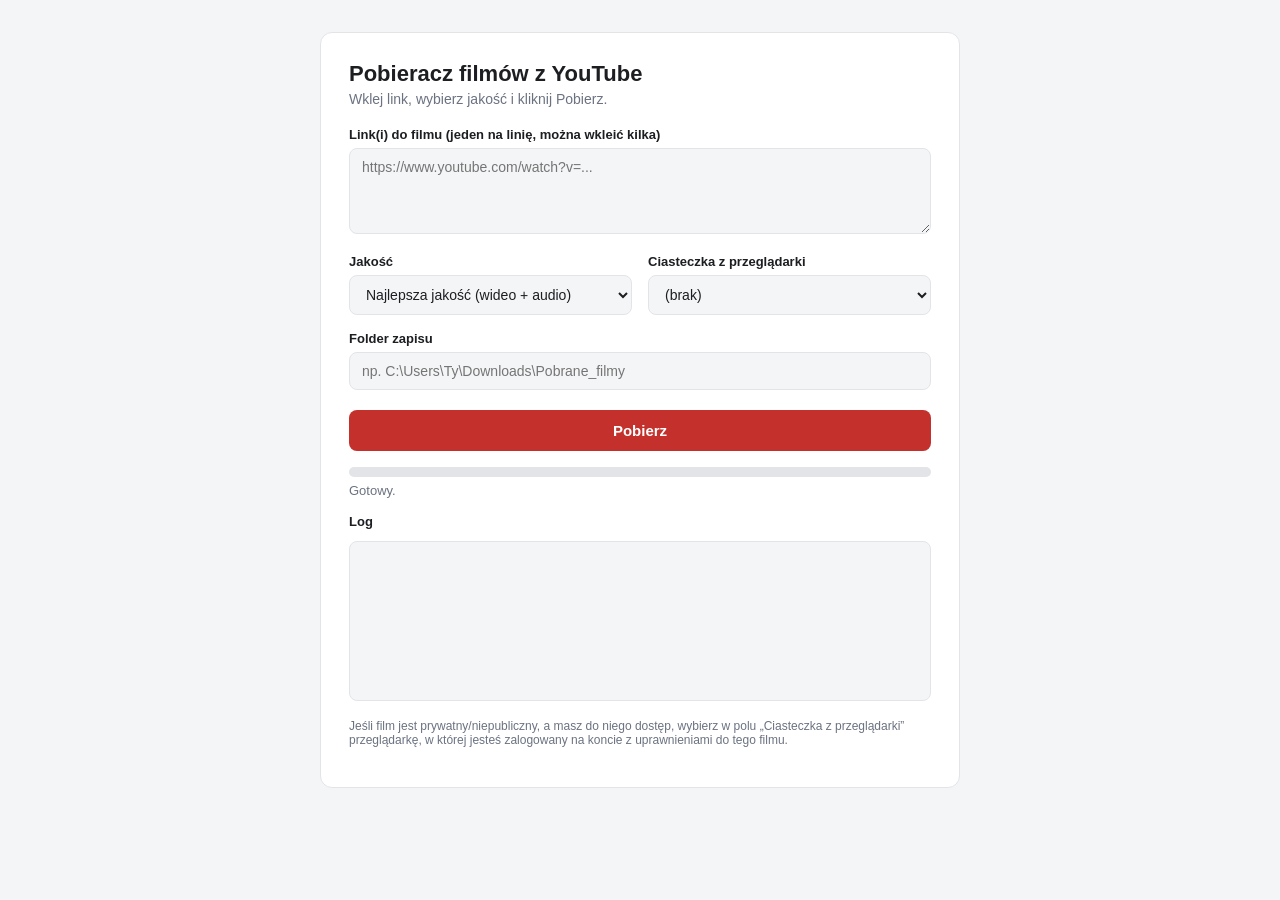
==== web-app/static/index.html @ 8f7c926d "Add browser-based (HTML) version of the YouTube downloader Adds web-app/ with an index.html frontend" ====
<!DOCTYPE html>
<html lang="pl">
<head>
<meta charset="UTF-8">
<meta name="viewport" content="width=device-width, initial-scale=1.0">
<title>Pobieracz filmów z YouTube</title>
<link rel="stylesheet" href="style.css">
</head>
<body>
  <div class="container">
    <h1>Pobieracz filmów z YouTube</h1>
    <p class="subtitle">Wklej link, wybierz jakość i kliknij Pobierz.</p>

    <label for="urls">Link(i) do filmu (jeden na linię, można wkleić kilka)</label>
    <textarea id="urls" rows="4" placeholder="https://www.youtube.com/watch?v=..."></textarea>

    <div class="row">
      <div class="field">
        <label for="quality">Jakość</label>
        <select id="quality">
          <option value="best">Najlepsza jakość (wideo + audio)</option>
          <option value="1080p">1080p (mp4)</option>
          <option value="720p">720p (mp4)</option>
          <option value="480p">480p (mp4)</option>
          <option value="audio">Tylko audio (mp3)</option>
        </select>
      </div>
      <div class="field">
        <label for="browser">Ciasteczka z przeglądarki</label>
        <select id="browser">
          <option value="none">(brak)</option>
          <option value="chrome">chrome</option>
          <option value="firefox">firefox</option>
          <option value="edge">edge</option>
          <option value="brave">brave</option>
          <option value="opera">opera</option>
          <option value="safari">safari</option>
        </select>
      </div>
    </div>

    <label for="output_dir">Folder zapisu</label>
    <input type="text" id="output_dir" placeholder="Ładowanie domyślnej ścieżki...">

    <button id="download_btn">Pobierz</button>

    <div class="progress-wrap">
      <div class="progress-bar"><div id="progress_fill" class="progress-fill"></div></div>
      <span id="progress_label">Gotowy.</span>
    </div>

    <label>Log</label>
    <pre id="log"></pre>

    <p class="note">
      Jeśli film jest prywatny/niepubliczny, a masz do niego dostęp, wybierz w polu
      „Ciasteczka z przeglądarki” przeglądarkę, w której jesteś zalogowany na koncie
      z uprawnieniami do tego filmu.
    </p>
  </div>

  <script src="app.js"></script>
</body>
</html>
---- web-app/static/style.css ----
:root {
  color-scheme: light dark;
  --bg: #f4f5f7;
  --card: #ffffff;
  --text: #1c1e21;
  --muted: #6b7280;
  --accent: #c4302b;
  --accent-hover: #a3241f;
  --border: #e2e4e8;
}

@media (prefers-color-scheme: dark) {
  :root {
    --bg: #16171a;
    --card: #212226;
    --text: #f0f0f0;
    --muted: #9aa0a6;
    --border: #33353a;
  }
}

* { box-sizing: border-box; }

body {
  margin: 0;
  background: var(--bg);
  color: var(--text);
  font-family: -apple-system, "Segoe UI", Roboto, Helvetica, Arial, sans-serif;
  display: flex;
  justify-content: center;
  padding: 32px 16px;
}

.container {
  width: 100%;
  max-width: 640px;
  background: var(--card);
  border: 1px solid var(--border);
  border-radius: 12px;
  padding: 28px;
}

h1 { margin: 0 0 4px; font-size: 22px; }
.subtitle { margin: 0 0 20px; color: var(--muted); font-size: 14px; }

label {
  display: block;
  font-size: 13px;
  font-weight: 600;
  margin: 16px 0 6px;
}

textarea, input[type="text"], select {
  width: 100%;
  padding: 10px 12px;
  border-radius: 8px;
  border: 1px solid var(--border);
  background: var(--bg);
  color: var(--text);
  font-size: 14px;
  font-family: inherit;
  resize: vertical;
}

.row { display: flex; gap: 16px; }
.field { flex: 1; }

button#download_btn {
  margin-top: 20px;
  width: 100%;
  padding: 12px;
  border: none;
  border-radius: 8px;
  background: var(--accent);
  color: #fff;
  font-size: 15px;
  font-weight: 600;
  cursor: pointer;
}
button#download_btn:hover { background: var(--accent-hover); }
button#download_btn:disabled { background: var(--muted); cursor: not-allowed; }

.progress-wrap { margin-top: 16px; }
.progress-bar {
  width: 100%;
  height: 10px;
  border-radius: 6px;
  background: var(--border);
  overflow: hidden;
}
.progress-fill {
  height: 100%;
  width: 0%;
  background: var(--accent);
  transition: width 0.2s ease;
}
#progress_label { display: block; margin-top: 6px; font-size: 13px; color: var(--muted); }

pre#log {
  background: var(--bg);
  border: 1px solid var(--border);
  border-radius: 8px;
  padding: 12px;
  height: 160px;
  overflow-y: auto;
  font-size: 12px;
  white-space: pre-wrap;
  word-break: break-word;
}

.note { margin-top: 18px; font-size: 12px; color: var(--muted); }
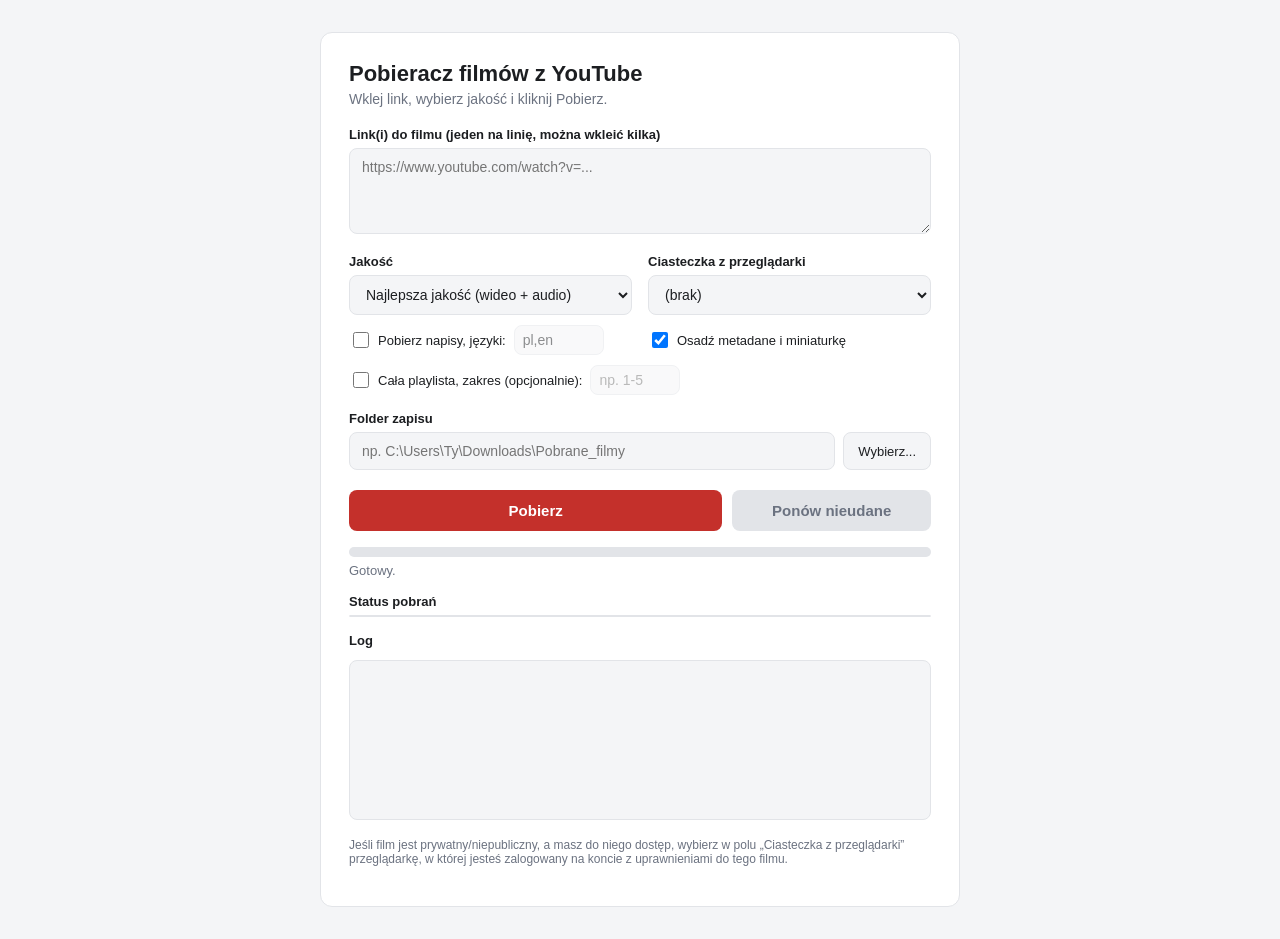
==== commit 113636a0: "Add settings persistence, subtitles, metadata/thumbnail embedding, playlist support, per-link status" ====
--- a/web-app/static/index.html
+++ b/web-app/static/index.html
@@ -39,15 +39,41 @@
       </div>
     </div>
 
+    <div class="row options-row">
+      <div class="field checkbox-field">
+        <label class="checkbox-label"><input type="checkbox" id="subtitles"> Pobierz napisy, języki:</label>
+        <input type="text" id="sub_langs" value="pl,en" disabled>
+      </div>
+      <div class="field checkbox-field">
+        <label class="checkbox-label"><input type="checkbox" id="embed_metadata" checked> Osadź metadane i miniaturkę</label>
+      </div>
+    </div>
+
+    <div class="row options-row">
+      <div class="field checkbox-field">
+        <label class="checkbox-label"><input type="checkbox" id="playlist"> Cała playlista, zakres (opcjonalnie):</label>
+        <input type="text" id="playlist_range" placeholder="np. 1-5" disabled>
+      </div>
+    </div>
+
     <label for="output_dir">Folder zapisu</label>
-    <input type="text" id="output_dir" placeholder="Ładowanie domyślnej ścieżki...">
+    <div class="folder-row">
+      <input type="text" id="output_dir" placeholder="Ładowanie domyślnej ścieżki...">
+      <button id="pick_folder_btn" type="button">Wybierz...</button>
+    </div>
 
-    <button id="download_btn">Pobierz</button>
+    <div class="button-row">
+      <button id="download_btn">Pobierz</button>
+      <button id="retry_btn" disabled>Ponów nieudane</button>
+    </div>
 
     <div class="progress-wrap">
       <div class="progress-bar"><div id="progress_fill" class="progress-fill"></div></div>
       <span id="progress_label">Gotowy.</span>
     </div>
+
+    <label>Status pobrań</label>
+    <div id="items_list" class="items-list"></div>
 
     <label>Log</label>
     <pre id="log"></pre>
--- a/web-app/static/style.css
+++ b/web-app/static/style.css
@@ -65,9 +65,40 @@
 .row { display: flex; gap: 16px; }
 .field { flex: 1; }
 
-button#download_btn {
-  margin-top: 20px;
-  width: 100%;
+.options-row { margin-top: 10px; }
+.checkbox-field { display: flex; align-items: center; gap: 8px; }
+.checkbox-label {
+  display: flex;
+  align-items: center;
+  gap: 6px;
+  margin: 0;
+  font-size: 13px;
+  font-weight: 500;
+  white-space: nowrap;
+  cursor: pointer;
+}
+.checkbox-label input[type="checkbox"] { width: 16px; height: 16px; cursor: pointer; }
+.checkbox-field input[type="text"] { width: 90px; padding: 6px 8px; }
+.checkbox-field input[type="text"]:disabled { opacity: 0.5; }
+
+.folder-row { display: flex; gap: 8px; }
+.folder-row input { flex: 1; }
+.folder-row button {
+  padding: 0 14px;
+  border-radius: 8px;
+  border: 1px solid var(--border);
+  background: var(--bg);
+  color: var(--text);
+  cursor: pointer;
+  font-size: 13px;
+}
+.folder-row button:hover { background: var(--border); }
+
+.button-row { display: flex; gap: 10px; margin-top: 20px; }
+.button-row button#download_btn { flex: 2; }
+.button-row button#retry_btn { flex: 1; }
+
+button#download_btn, button#retry_btn {
   padding: 12px;
   border: none;
   border-radius: 8px;
@@ -77,8 +108,9 @@
   font-weight: 600;
   cursor: pointer;
 }
+button#retry_btn { background: var(--muted); }
 button#download_btn:hover { background: var(--accent-hover); }
-button#download_btn:disabled { background: var(--muted); cursor: not-allowed; }
+button#download_btn:disabled, button#retry_btn:disabled { background: var(--border); color: var(--muted); cursor: not-allowed; }
 
 .progress-wrap { margin-top: 16px; }
 .progress-bar {
@@ -96,6 +128,29 @@
 }
 #progress_label { display: block; margin-top: 6px; font-size: 13px; color: var(--muted); }
 
+.items-list {
+  background: var(--bg);
+  border: 1px solid var(--border);
+  border-radius: 8px;
+  max-height: 140px;
+  overflow-y: auto;
+}
+.item-row {
+  display: flex;
+  justify-content: space-between;
+  gap: 10px;
+  padding: 8px 12px;
+  font-size: 12px;
+  border-bottom: 1px solid var(--border);
+}
+.item-row:last-child { border-bottom: none; }
+.item-url { overflow: hidden; text-overflow: ellipsis; white-space: nowrap; }
+.item-status { flex-shrink: 0; font-weight: 600; }
+.item-status.queued { color: var(--muted); }
+.item-status.downloading { color: var(--accent); }
+.item-status.done { color: #2e7d32; }
+.item-status.error { color: var(--accent); }
+
 pre#log {
   background: var(--bg);
   border: 1px solid var(--border);
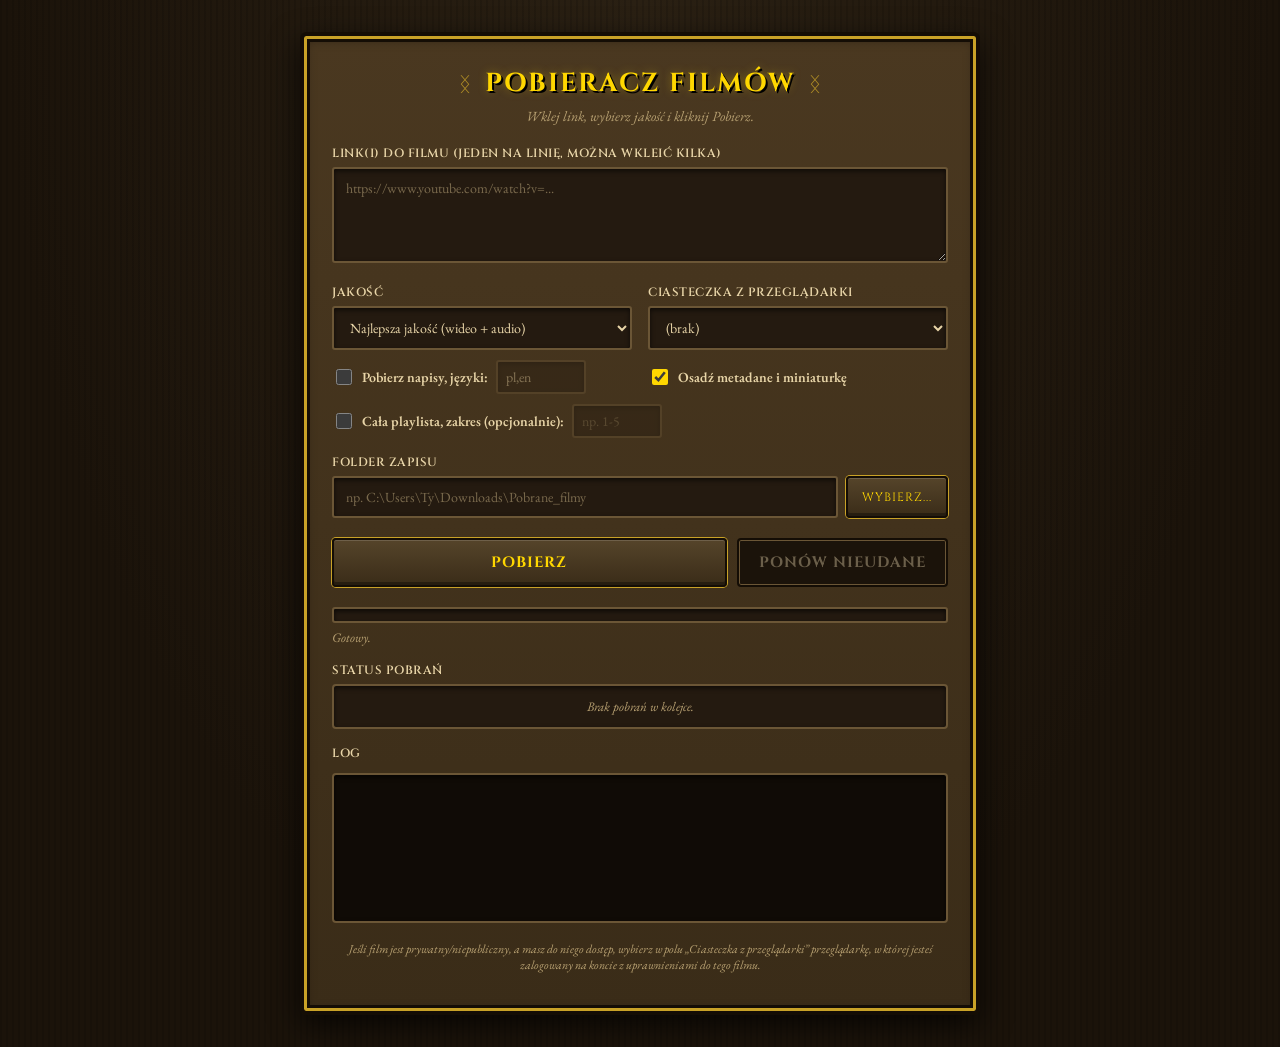
==== commit ea795971: "Restyle GUI in a RuneScape theme (dark wood, gold trim, fantasy fonts) Applies a cohesive RuneScape-" ====
--- a/web-app/static/index.html
+++ b/web-app/static/index.html
@@ -4,11 +4,18 @@
 <meta charset="UTF-8">
 <meta name="viewport" content="width=device-width, initial-scale=1.0">
 <title>Pobieracz filmów z YouTube</title>
+<link rel="preconnect" href="https://fonts.googleapis.com">
+<link rel="preconnect" href="https://fonts.gstatic.com" crossorigin>
+<link href="https://fonts.googleapis.com/css2?family=Cinzel:wght@600;700&family=EB+Garamond:ital,wght@0,400;0,600;1,400&display=swap" rel="stylesheet">
 <link rel="stylesheet" href="style.css">
 </head>
 <body>
   <div class="container">
-    <h1>Pobieracz filmów z YouTube</h1>
+    <div class="banner">
+      <span class="rune">ᛝ</span>
+      <h1>Pobieracz Filmów</h1>
+      <span class="rune">ᛝ</span>
+    </div>
     <p class="subtitle">Wklej link, wybierz jakość i kliknij Pobierz.</p>
 
     <label for="urls">Link(i) do filmu (jeden na linię, można wkleić kilka)</label>
--- a/web-app/static/style.css
+++ b/web-app/static/style.css
@@ -1,31 +1,31 @@
 :root {
-  color-scheme: light dark;
-  --bg: #f4f5f7;
-  --card: #ffffff;
-  --text: #1c1e21;
-  --muted: #6b7280;
-  --accent: #c4302b;
-  --accent-hover: #a3241f;
-  --border: #e2e4e8;
-}
-
-@media (prefers-color-scheme: dark) {
-  :root {
-    --bg: #16171a;
-    --card: #212226;
-    --text: #f0f0f0;
-    --muted: #9aa0a6;
-    --border: #33353a;
-  }
+  color-scheme: dark;
+  --wood-dark: #1b130a;
+  --wood: #3a2c18;
+  --wood-light: #55442a;
+  --panel: #4a3820;
+  --input-bg: #241a10;
+  --border: #6b5636;
+  --border-dark: #140d05;
+  --gold: #ffd700;
+  --gold-dim: #c9a227;
+  --tan: #e8d5a8;
+  --tan-dim: #b8a172;
+  --green: #3fd15c;
+  --red: #ff5252;
+  --yellow: #ffd23f;
 }
 
 * { box-sizing: border-box; }
 
 body {
   margin: 0;
-  background: var(--bg);
-  color: var(--text);
-  font-family: -apple-system, "Segoe UI", Roboto, Helvetica, Arial, sans-serif;
+  min-height: 100vh;
+  background:
+    repeating-linear-gradient(90deg, rgba(0,0,0,0.12) 0 2px, transparent 2px 6px),
+    radial-gradient(ellipse at top, #2a2013 0%, var(--wood-dark) 70%);
+  color: var(--tan);
+  font-family: 'EB Garamond', Georgia, serif;
   display: flex;
   justify-content: center;
   padding: 32px 16px;
@@ -33,34 +33,86 @@
 
 .container {
   width: 100%;
-  max-width: 640px;
-  background: var(--card);
-  border: 1px solid var(--border);
-  border-radius: 12px;
-  padding: 28px;
-}
-
-h1 { margin: 0 0 4px; font-size: 22px; }
-.subtitle { margin: 0 0 20px; color: var(--muted); font-size: 14px; }
+  max-width: 680px;
+  background: linear-gradient(180deg, var(--panel), var(--wood));
+  border: 4px solid var(--border-dark);
+  border-radius: 6px;
+  box-shadow:
+    inset 0 0 0 3px var(--gold-dim),
+    inset 0 0 0 6px var(--border-dark),
+    inset 0 2px 12px rgba(0,0,0,0.5),
+    0 10px 30px rgba(0,0,0,0.7);
+  padding: 26px 28px;
+}
+
+.banner {
+  display: flex;
+  align-items: center;
+  justify-content: center;
+  gap: 14px;
+  margin: 4px 0 2px;
+}
+
+.rune {
+  color: var(--gold-dim);
+  font-size: 20px;
+  opacity: 0.8;
+}
+
+h1 {
+  margin: 0;
+  font-family: 'Cinzel', Georgia, serif;
+  font-weight: 700;
+  font-size: 26px;
+  text-align: center;
+  text-transform: uppercase;
+  letter-spacing: 2px;
+  color: var(--gold);
+  text-shadow: 2px 2px 0 #000, 0 0 10px rgba(255, 215, 0, 0.35);
+}
+
+.subtitle {
+  margin: 6px 0 20px;
+  color: var(--tan-dim);
+  font-style: italic;
+  text-align: center;
+  font-size: 14px;
+}
 
 label {
   display: block;
-  font-size: 13px;
+  font-family: 'Cinzel', Georgia, serif;
+  font-size: 12px;
   font-weight: 600;
+  letter-spacing: 0.5px;
+  text-transform: uppercase;
+  color: var(--tan);
   margin: 16px 0 6px;
 }
 
 textarea, input[type="text"], select {
   width: 100%;
   padding: 10px 12px;
-  border-radius: 8px;
-  border: 1px solid var(--border);
-  background: var(--bg);
-  color: var(--text);
+  border-radius: 3px;
+  border: 2px solid var(--border);
+  background: var(--input-bg);
+  color: var(--tan);
   font-size: 14px;
-  font-family: inherit;
+  font-family: 'EB Garamond', Georgia, serif;
   resize: vertical;
-}
+  box-shadow: inset 0 2px 5px rgba(0, 0, 0, 0.6);
+  accent-color: var(--gold);
+}
+
+textarea:focus, input[type="text"]:focus, select:focus {
+  outline: none;
+  border-color: var(--gold-dim);
+  box-shadow: inset 0 2px 5px rgba(0, 0, 0, 0.6), 0 0 6px rgba(255, 215, 0, 0.5);
+}
+
+textarea::placeholder, input[type="text"]::placeholder { color: #7a6a4d; }
+
+select option { background: var(--input-bg); color: var(--tan); }
 
 .row { display: flex; gap: 16px; }
 .field { flex: 1; }
@@ -70,29 +122,56 @@
 .checkbox-label {
   display: flex;
   align-items: center;
-  gap: 6px;
+  gap: 7px;
   margin: 0;
-  font-size: 13px;
-  font-weight: 500;
+  font-family: 'EB Garamond', Georgia, serif;
+  font-size: 14px;
+  font-weight: 600;
+  text-transform: none;
+  letter-spacing: normal;
+  color: var(--tan);
   white-space: nowrap;
   cursor: pointer;
 }
-.checkbox-label input[type="checkbox"] { width: 16px; height: 16px; cursor: pointer; }
+.checkbox-label input[type="checkbox"] {
+  width: 16px;
+  height: 16px;
+  cursor: pointer;
+  accent-color: var(--gold);
+}
 .checkbox-field input[type="text"] { width: 90px; padding: 6px 8px; }
-.checkbox-field input[type="text"]:disabled { opacity: 0.5; }
+.checkbox-field input[type="text"]:disabled { opacity: 0.4; }
 
 .folder-row { display: flex; gap: 8px; }
 .folder-row input { flex: 1; }
+
+button {
+  font-family: 'Cinzel', Georgia, serif;
+  cursor: pointer;
+}
+
+.folder-row button,
+button#download_btn,
+button#retry_btn {
+  border-radius: 4px;
+  border: 2px solid var(--border-dark);
+  background: linear-gradient(180deg, var(--wood-light), var(--wood));
+  color: var(--gold);
+  text-transform: uppercase;
+  letter-spacing: 1px;
+  box-shadow:
+    inset 0 1px 0 rgba(255, 255, 255, 0.15),
+    inset 0 -3px 0 rgba(0, 0, 0, 0.35),
+    0 0 0 1px var(--gold-dim);
+  transition: filter 0.15s ease, transform 0.05s ease;
+}
+
 .folder-row button {
   padding: 0 14px;
-  border-radius: 8px;
-  border: 1px solid var(--border);
-  background: var(--bg);
-  color: var(--text);
-  cursor: pointer;
-  font-size: 13px;
-}
-.folder-row button:hover { background: var(--border); }
+  font-size: 12px;
+}
+.folder-row button:hover { filter: brightness(1.25); }
+.folder-row button:active { transform: translateY(1px); }
 
 .button-row { display: flex; gap: 10px; margin-top: 20px; }
 .button-row button#download_btn { flex: 2; }
@@ -100,67 +179,111 @@
 
 button#download_btn, button#retry_btn {
   padding: 12px;
-  border: none;
-  border-radius: 8px;
-  background: var(--accent);
-  color: #fff;
   font-size: 15px;
-  font-weight: 600;
-  cursor: pointer;
-}
-button#retry_btn { background: var(--muted); }
-button#download_btn:hover { background: var(--accent-hover); }
-button#download_btn:disabled, button#retry_btn:disabled { background: var(--border); color: var(--muted); cursor: not-allowed; }
-
-.progress-wrap { margin-top: 16px; }
+  font-weight: 700;
+}
+button#download_btn:hover, button#retry_btn:hover:not(:disabled) { filter: brightness(1.25); }
+button#download_btn:active, button#retry_btn:active:not(:disabled) { transform: translateY(1px); }
+button#download_btn:disabled, button#retry_btn:disabled {
+  background: var(--wood-dark);
+  color: #6b5f4a;
+  box-shadow: inset 0 0 0 1px var(--border);
+  cursor: not-allowed;
+  filter: none;
+}
+
+.progress-wrap { margin-top: 20px; }
 .progress-bar {
   width: 100%;
-  height: 10px;
-  border-radius: 6px;
-  background: var(--border);
+  height: 16px;
+  border-radius: 3px;
+  background: var(--input-bg);
+  border: 2px solid var(--border);
+  box-shadow: inset 0 2px 5px rgba(0, 0, 0, 0.7);
   overflow: hidden;
 }
 .progress-fill {
   height: 100%;
   width: 0%;
-  background: var(--accent);
+  background: linear-gradient(180deg, #fff3b0, var(--gold-dim) 45%, #8a6d1f);
+  box-shadow: 0 0 8px rgba(255, 215, 0, 0.6);
   transition: width 0.2s ease;
 }
-#progress_label { display: block; margin-top: 6px; font-size: 13px; color: var(--muted); }
+#progress_label {
+  display: block;
+  margin-top: 6px;
+  font-size: 13px;
+  color: var(--tan-dim);
+  font-style: italic;
+}
 
 .items-list {
-  background: var(--bg);
-  border: 1px solid var(--border);
-  border-radius: 8px;
-  max-height: 140px;
+  background: var(--input-bg);
+  border: 2px solid var(--border);
+  border-radius: 4px;
+  min-height: 44px;
+  max-height: 150px;
   overflow-y: auto;
+  box-shadow: inset 0 2px 5px rgba(0, 0, 0, 0.6);
+}
+.items-empty {
+  padding: 12px;
+  text-align: center;
+  font-style: italic;
+  font-size: 13px;
+  color: var(--tan-dim);
 }
 .item-row {
   display: flex;
   justify-content: space-between;
   gap: 10px;
   padding: 8px 12px;
-  font-size: 12px;
-  border-bottom: 1px solid var(--border);
+  font-size: 13px;
+  border-bottom: 1px solid var(--wood);
 }
 .item-row:last-child { border-bottom: none; }
-.item-url { overflow: hidden; text-overflow: ellipsis; white-space: nowrap; }
-.item-status { flex-shrink: 0; font-weight: 600; }
-.item-status.queued { color: var(--muted); }
-.item-status.downloading { color: var(--accent); }
-.item-status.done { color: #2e7d32; }
-.item-status.error { color: var(--accent); }
+.item-url { overflow: hidden; text-overflow: ellipsis; white-space: nowrap; color: var(--tan-dim); }
+.item-status {
+  flex-shrink: 0;
+  font-family: 'Cinzel', Georgia, serif;
+  font-weight: 700;
+  font-size: 11px;
+  text-transform: uppercase;
+  letter-spacing: 0.5px;
+}
+.item-status.queued { color: var(--tan-dim); }
+.item-status.downloading { color: var(--yellow); text-shadow: 0 0 6px rgba(255, 210, 63, 0.5); }
+.item-status.done { color: var(--green); text-shadow: 0 0 6px rgba(63, 209, 92, 0.5); }
+.item-status.error { color: var(--red); text-shadow: 0 0 6px rgba(255, 82, 82, 0.5); }
 
 pre#log {
-  background: var(--bg);
-  border: 1px solid var(--border);
-  border-radius: 8px;
+  background: #100b06;
+  border: 2px solid var(--border);
+  border-radius: 4px;
   padding: 12px;
-  height: 160px;
+  height: 150px;
   overflow-y: auto;
-  font-size: 12px;
+  font-family: 'Consolas', 'Courier New', monospace;
+  font-size: 12px;
+  color: var(--tan-dim);
   white-space: pre-wrap;
   word-break: break-word;
-}
-
-.note { margin-top: 18px; font-size: 12px; color: var(--muted); }
+  box-shadow: inset 0 2px 5px rgba(0, 0, 0, 0.7);
+}
+
+.note {
+  margin-top: 18px;
+  font-size: 12px;
+  font-style: italic;
+  color: var(--tan-dim);
+  text-align: center;
+}
+
+::-webkit-scrollbar { width: 11px; }
+::-webkit-scrollbar-track { background: var(--wood-dark); }
+::-webkit-scrollbar-thumb {
+  background: linear-gradient(180deg, var(--wood-light), var(--wood));
+  border: 1px solid var(--gold-dim);
+  border-radius: 4px;
+}
+::-webkit-scrollbar-thumb:hover { filter: brightness(1.2); }
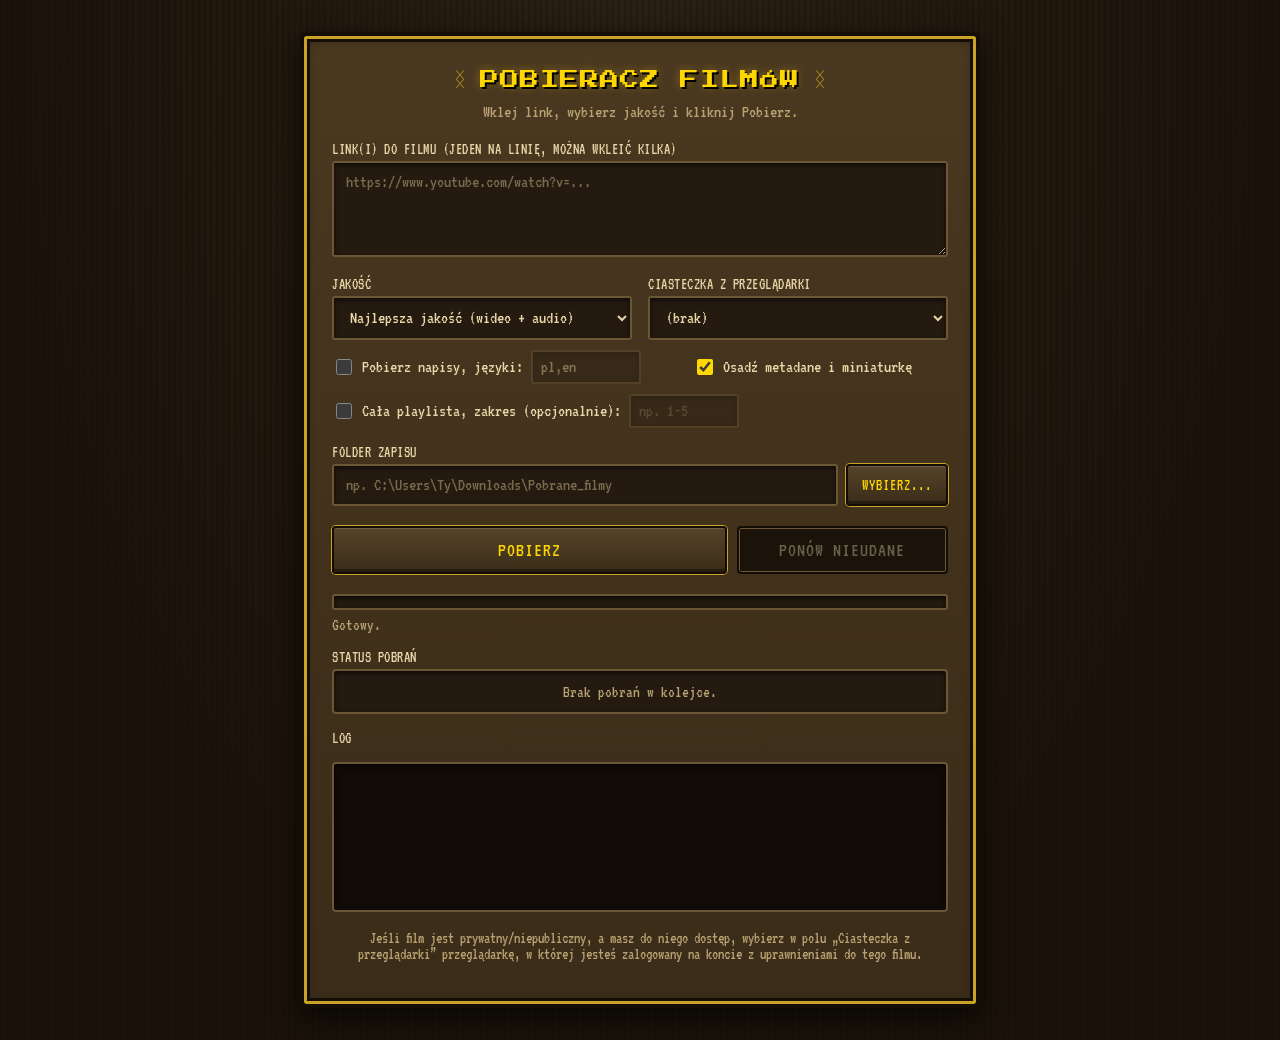
==== commit fc8b505c: "Switch GUI fonts to a Tibia-style pixel/terminal look Web version: swaps Cinzel/EB Garamond for Pres" ====
--- a/web-app/static/index.html
+++ b/web-app/static/index.html
@@ -6,7 +6,7 @@
 <title>Pobieracz filmów z YouTube</title>
 <link rel="preconnect" href="https://fonts.googleapis.com">
 <link rel="preconnect" href="https://fonts.gstatic.com" crossorigin>
-<link href="https://fonts.googleapis.com/css2?family=Cinzel:wght@600;700&family=EB+Garamond:ital,wght@0,400;0,600;1,400&display=swap" rel="stylesheet">
+<link href="https://fonts.googleapis.com/css2?family=Press+Start+2P&family=VT323&display=swap" rel="stylesheet">
 <link rel="stylesheet" href="style.css">
 </head>
 <body>
--- a/web-app/static/style.css
+++ b/web-app/static/style.css
@@ -25,7 +25,7 @@
     repeating-linear-gradient(90deg, rgba(0,0,0,0.12) 0 2px, transparent 2px 6px),
     radial-gradient(ellipse at top, #2a2013 0%, var(--wood-dark) 70%);
   color: var(--tan);
-  font-family: 'EB Garamond', Georgia, serif;
+  font-family: 'VT323', 'Courier New', monospace;
   display: flex;
   justify-content: center;
   padding: 32px 16px;
@@ -61,33 +61,33 @@
 
 h1 {
   margin: 0;
-  font-family: 'Cinzel', Georgia, serif;
-  font-weight: 700;
-  font-size: 26px;
-  text-align: center;
-  text-transform: uppercase;
-  letter-spacing: 2px;
+  font-family: 'Press Start 2P', monospace;
+  font-weight: 400;
+  font-size: 19px;
+  line-height: 1.5;
+  text-align: center;
+  text-transform: uppercase;
+  letter-spacing: 1px;
   color: var(--gold);
   text-shadow: 2px 2px 0 #000, 0 0 10px rgba(255, 215, 0, 0.35);
 }
 
 .subtitle {
-  margin: 6px 0 20px;
-  color: var(--tan-dim);
-  font-style: italic;
-  text-align: center;
-  font-size: 14px;
+  margin: 8px 0 20px;
+  color: var(--tan-dim);
+  text-align: center;
+  font-size: 18px;
 }
 
 label {
   display: block;
-  font-family: 'Cinzel', Georgia, serif;
-  font-size: 12px;
-  font-weight: 600;
+  font-family: 'VT323', monospace;
+  font-size: 16px;
+  font-weight: 400;
   letter-spacing: 0.5px;
   text-transform: uppercase;
   color: var(--tan);
-  margin: 16px 0 6px;
+  margin: 16px 0 4px;
 }
 
 textarea, input[type="text"], select {
@@ -97,8 +97,8 @@
   border: 2px solid var(--border);
   background: var(--input-bg);
   color: var(--tan);
-  font-size: 14px;
-  font-family: 'EB Garamond', Georgia, serif;
+  font-size: 18px;
+  font-family: 'VT323', monospace;
   resize: vertical;
   box-shadow: inset 0 2px 5px rgba(0, 0, 0, 0.6);
   accent-color: var(--gold);
@@ -117,36 +117,37 @@
 .row { display: flex; gap: 16px; }
 .field { flex: 1; }
 
-.options-row { margin-top: 10px; }
-.checkbox-field { display: flex; align-items: center; gap: 8px; }
+.options-row { margin-top: 10px; flex-wrap: wrap; row-gap: 10px; }
+.checkbox-field { display: flex; align-items: center; gap: 8px; flex: 1 1 auto; min-width: 0; }
 .checkbox-label {
   display: flex;
   align-items: center;
   gap: 7px;
   margin: 0;
-  font-family: 'EB Garamond', Georgia, serif;
-  font-size: 14px;
-  font-weight: 600;
+  font-family: 'VT323', monospace;
+  font-size: 18px;
+  font-weight: 400;
   text-transform: none;
   letter-spacing: normal;
   color: var(--tan);
-  white-space: nowrap;
+  white-space: normal;
   cursor: pointer;
 }
 .checkbox-label input[type="checkbox"] {
+  flex-shrink: 0;
   width: 16px;
   height: 16px;
   cursor: pointer;
   accent-color: var(--gold);
 }
-.checkbox-field input[type="text"] { width: 90px; padding: 6px 8px; }
+.checkbox-field input[type="text"] { width: 110px; flex-shrink: 0; padding: 6px 8px; }
 .checkbox-field input[type="text"]:disabled { opacity: 0.4; }
 
 .folder-row { display: flex; gap: 8px; }
 .folder-row input { flex: 1; }
 
 button {
-  font-family: 'Cinzel', Georgia, serif;
+  font-family: 'VT323', monospace;
   cursor: pointer;
 }
 
@@ -168,7 +169,7 @@
 
 .folder-row button {
   padding: 0 14px;
-  font-size: 12px;
+  font-size: 16px;
 }
 .folder-row button:hover { filter: brightness(1.25); }
 .folder-row button:active { transform: translateY(1px); }
@@ -179,8 +180,8 @@
 
 button#download_btn, button#retry_btn {
   padding: 12px;
-  font-size: 15px;
-  font-weight: 700;
+  font-size: 20px;
+  font-weight: 400;
 }
 button#download_btn:hover, button#retry_btn:hover:not(:disabled) { filter: brightness(1.25); }
 button#download_btn:active, button#retry_btn:active:not(:disabled) { transform: translateY(1px); }
@@ -212,9 +213,8 @@
 #progress_label {
   display: block;
   margin-top: 6px;
-  font-size: 13px;
-  color: var(--tan-dim);
-  font-style: italic;
+  font-size: 17px;
+  color: var(--tan-dim);
 }
 
 .items-list {
@@ -229,8 +229,7 @@
 .items-empty {
   padding: 12px;
   text-align: center;
-  font-style: italic;
-  font-size: 13px;
+  font-size: 17px;
   color: var(--tan-dim);
 }
 .item-row {
@@ -238,16 +237,16 @@
   justify-content: space-between;
   gap: 10px;
   padding: 8px 12px;
-  font-size: 13px;
+  font-size: 17px;
   border-bottom: 1px solid var(--wood);
 }
 .item-row:last-child { border-bottom: none; }
 .item-url { overflow: hidden; text-overflow: ellipsis; white-space: nowrap; color: var(--tan-dim); }
 .item-status {
   flex-shrink: 0;
-  font-family: 'Cinzel', Georgia, serif;
-  font-weight: 700;
-  font-size: 11px;
+  font-family: 'VT323', monospace;
+  font-weight: 400;
+  font-size: 15px;
   text-transform: uppercase;
   letter-spacing: 0.5px;
 }
@@ -263,8 +262,8 @@
   padding: 12px;
   height: 150px;
   overflow-y: auto;
-  font-family: 'Consolas', 'Courier New', monospace;
-  font-size: 12px;
+  font-family: 'VT323', 'Consolas', monospace;
+  font-size: 16px;
   color: var(--tan-dim);
   white-space: pre-wrap;
   word-break: break-word;
@@ -273,8 +272,7 @@
 
 .note {
   margin-top: 18px;
-  font-size: 12px;
-  font-style: italic;
+  font-size: 16px;
   color: var(--tan-dim);
   text-align: center;
 }
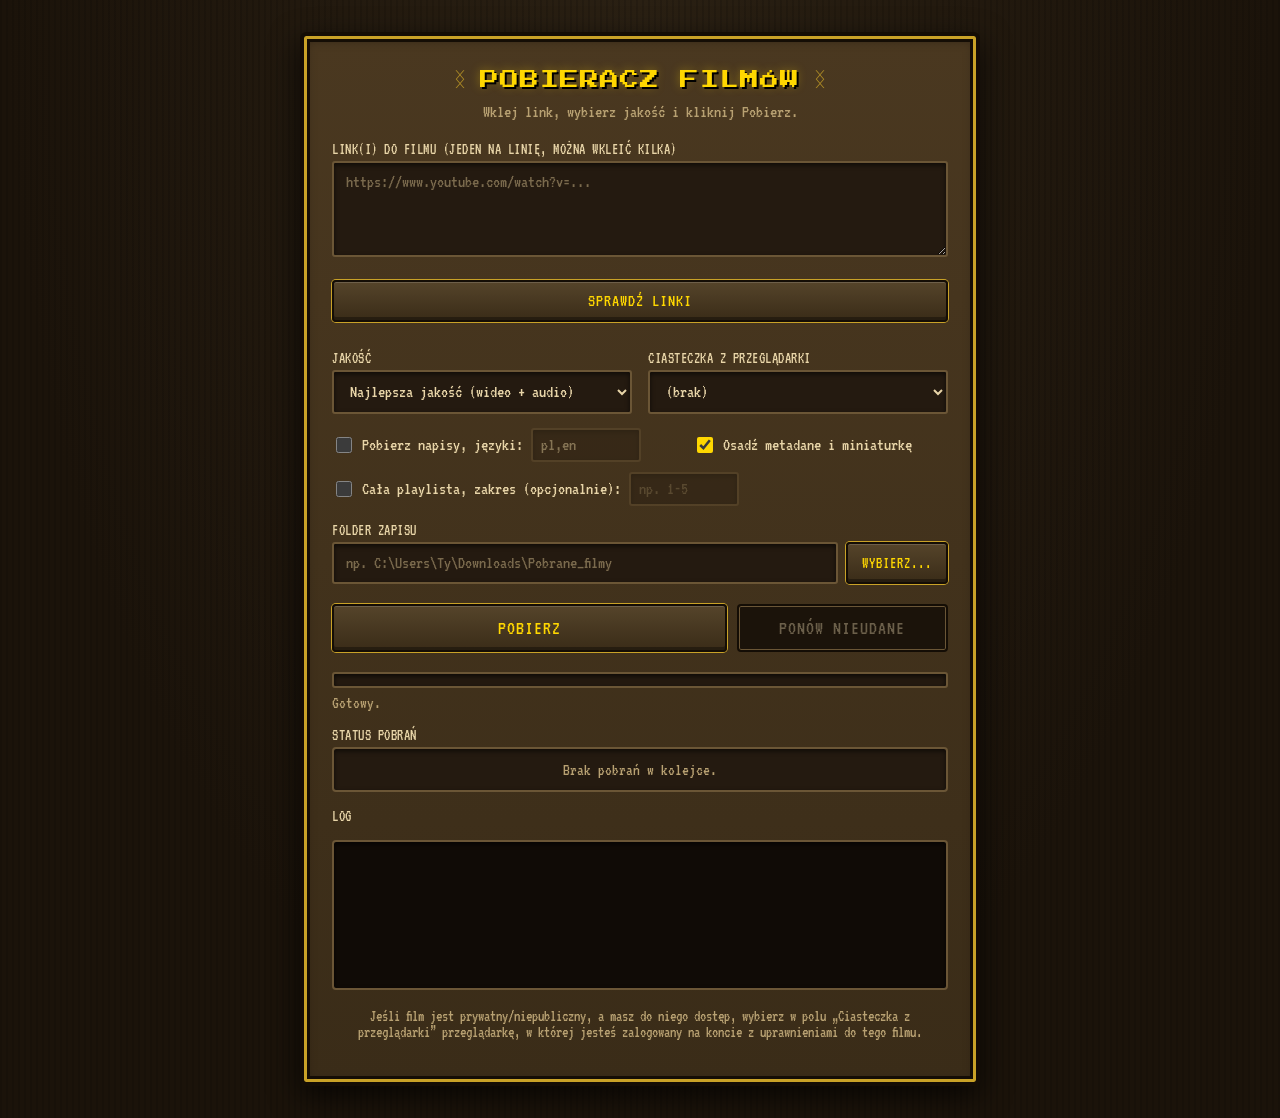
==== commit fbd2ae5a: "Fix ffprobe/thumbnail failure, add link probe with real quality choices - Bundle ffprobe via static-" ====
--- a/web-app/static/index.html
+++ b/web-app/static/index.html
@@ -21,6 +21,12 @@
     <label for="urls">Link(i) do filmu (jeden na linię, można wkleić kilka)</label>
     <textarea id="urls" rows="4" placeholder="https://www.youtube.com/watch?v=..."></textarea>
 
+    <div class="button-row check-row">
+      <button id="probe_btn" type="button">Sprawdź linki</button>
+    </div>
+
+    <div id="probe_results" class="probe-results" hidden></div>
+
     <div class="row">
       <div class="field">
         <label for="quality">Jakość</label>
@@ -31,6 +37,7 @@
           <option value="480p">480p (mp4)</option>
           <option value="audio">Tylko audio (mp3)</option>
         </select>
+        <span id="quality_hint" class="field-hint"></span>
       </div>
       <div class="field">
         <label for="browser">Ciasteczka z przeglądarki</label>
--- a/web-app/static/style.css
+++ b/web-app/static/style.css
@@ -146,6 +146,72 @@
 .folder-row { display: flex; gap: 8px; }
 .folder-row input { flex: 1; }
 
+.check-row { margin-top: 10px; }
+.check-row button#probe_btn {
+  flex: 1;
+  padding: 10px;
+  font-size: 18px;
+  border-radius: 4px;
+  border: 2px solid var(--border-dark);
+  background: linear-gradient(180deg, var(--wood-light), var(--wood));
+  color: var(--gold);
+  text-transform: uppercase;
+  letter-spacing: 1px;
+  box-shadow:
+    inset 0 1px 0 rgba(255, 255, 255, 0.15),
+    inset 0 -3px 0 rgba(0, 0, 0, 0.35),
+    0 0 0 1px var(--gold-dim);
+}
+.check-row button#probe_btn:hover:not(:disabled) { filter: brightness(1.25); }
+.check-row button#probe_btn:disabled { color: #6b5f4a; cursor: not-allowed; }
+
+.probe-results {
+  display: flex;
+  flex-direction: column;
+  gap: 8px;
+  margin-top: 12px;
+}
+.probe-card {
+  display: flex;
+  gap: 12px;
+  align-items: center;
+  padding: 8px;
+  background: var(--input-bg);
+  border: 2px solid var(--border);
+  border-radius: 4px;
+  box-shadow: inset 0 2px 5px rgba(0, 0, 0, 0.6);
+}
+.probe-card.has-error { border-color: var(--red); }
+.probe-thumb {
+  width: 120px;
+  height: 68px;
+  flex-shrink: 0;
+  object-fit: cover;
+  border: 1px solid var(--border);
+  border-radius: 3px;
+  background: var(--wood-dark);
+}
+.probe-meta { min-width: 0; }
+.probe-title {
+  font-size: 17px;
+  color: var(--tan);
+  overflow: hidden;
+  text-overflow: ellipsis;
+  white-space: nowrap;
+}
+.probe-sub {
+  font-size: 15px;
+  color: var(--tan-dim);
+  margin-top: 3px;
+  word-break: break-word;
+}
+.field-hint {
+  display: block;
+  margin-top: 4px;
+  font-size: 14px;
+  color: var(--tan-dim);
+}
+
 button {
   font-family: 'VT323', monospace;
   cursor: pointer;
